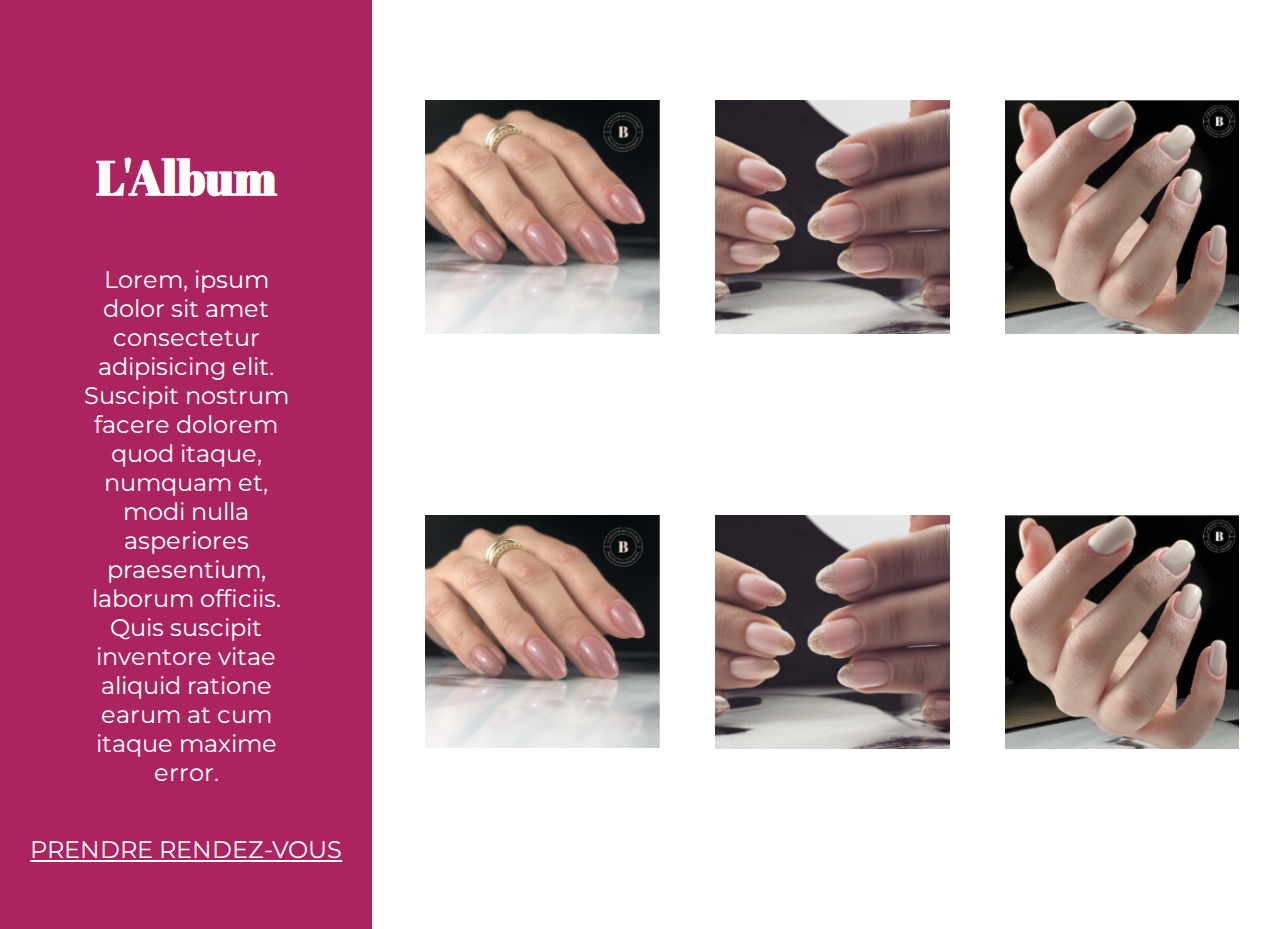
==== album.html @ f68bc471 "page album ok" ====
<!DOCTYPE html>
<html lang="fr">
<head>
    <meta charset="UTF-8">
    <meta http-equiv="X-UA-Compatible" content="IE=edge">
    <meta name="viewport" content="width=device-width, initial-scale=1.0">
    <title>Le Boudoir - Album</title>

    <link rel="preconnect" href="https://fonts.googleapis.com">
    <link rel="preconnect" href="https://fonts.gstatic.com" crossorigin>
    <link href="https://fonts.googleapis.com/css2?family=Abril+Fatface&family=Josefin+Sans:wght@300;400&family=Montserrat:wght@300&display=swap" rel="stylesheet">

    <link href="css/album.css" rel="stylesheet">
</head>
<body>
    <div class="album">
        <h1>L'Album</h1>
        <p class="text-album">Lorem, ipsum dolor sit amet consectetur adipisicing elit. Suscipit nostrum facere dolorem quod itaque, numquam et, modi nulla asperiores praesentium, laborum officiis. Quis suscipit inventore vitae aliquid ratione earum at cum itaque maxime error.
        </p>
        <p class="prendre-rdv">PRENDRE RENDEZ-VOUS</p>
    </div>
    <div class="container">
        <div class="box">
            <img src="../img/clean-nails-1.png" alt="1">
        </div>
        <div class="box">
            <img src="../img/clean-nails-2.png" alt="2">
        </div>
        <div class="box">
            <img src="../img/clean-nails-3.png" alt="3">
        </div>
        <div class="box">
            <img src="../img/clean-nails-1.png" alt="1">
        </div>
        <div class="box">
            <img src="../img/clean-nails-2.png" alt="2">
        </div>
        <div class="box">
            <img src="../img/clean-nails-3.png" alt="3">
        </div>
    </div>
</body>
---- css/album.css ----
body {
    margin: 0;
    padding: 0;
    font-family: 'Montserrat', sans-serif;
    display: flex;
    flex-direction: row;
}

.album {
    width: 30%;
    height: 929px;
    display: flex;
    flex-direction: column;
    align-items: center;
    background-color: #ab245f;
}

h1 {
    font-family: 'Abril Fatface', cursive;
    color: white;
    font-size: 3rem;
    padding-top: 30%;
}

.text-album {
    width: 60%;
    font-size: 1.5rem;
    color: white;
    text-align: center;
}

.prendre-rdv {
    font-size: 1.5rem;
    color: white;
    text-decoration: underline;
}

.container {
    padding-top: 100px;
    width: 70%;
    display: flex;
    flex-wrap: wrap;
    justify-content: space-around;
    margin-left: 3%;
}

.box {
    width: 30%;
}

img {
    width: 90%;
}
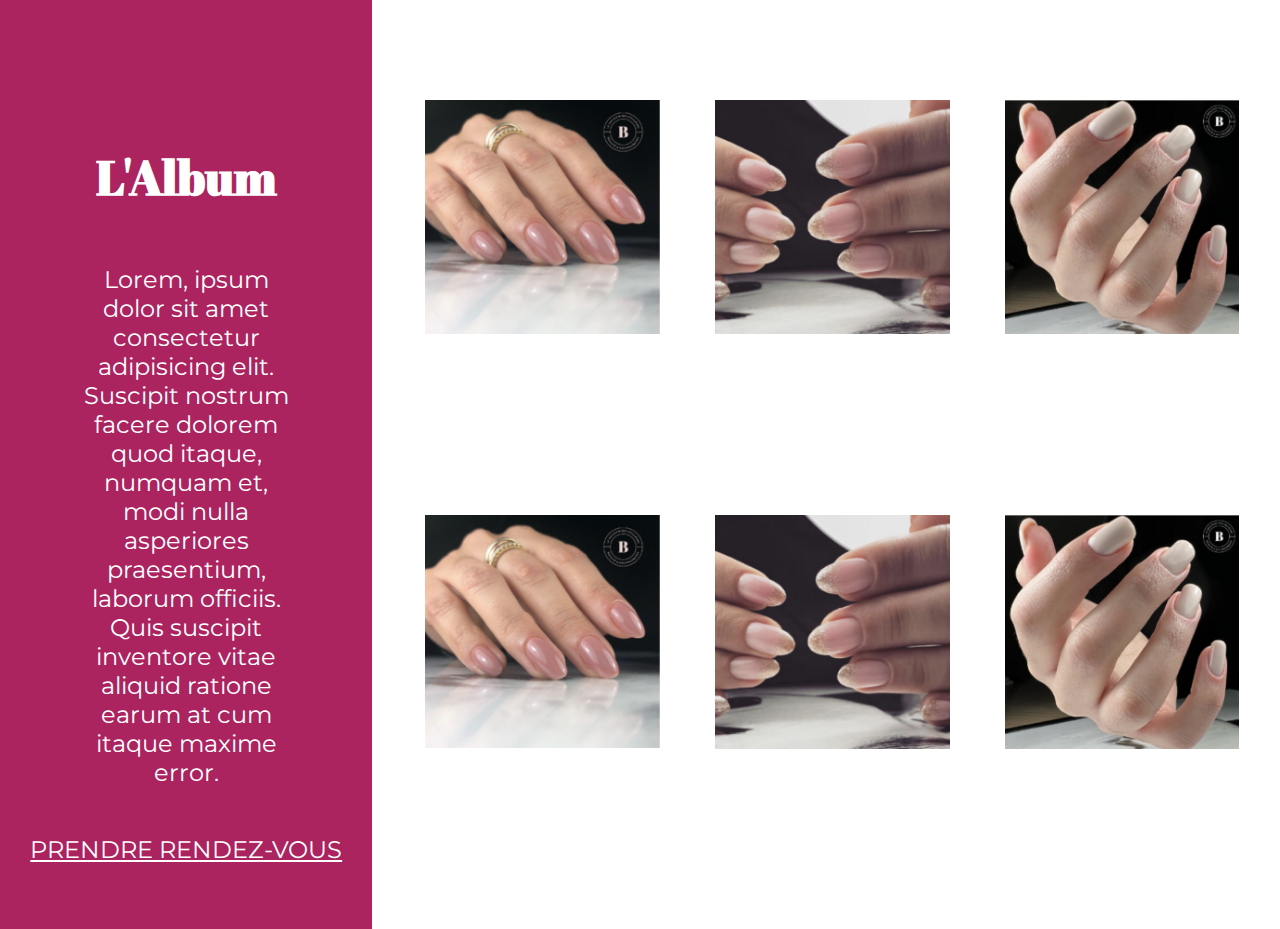
==== commit fb23f976: "ajout liens prendre rdv" ====
--- a/album.html
+++ b/album.html
@@ -17,7 +17,9 @@
         <h1>L'Album</h1>
         <p class="text-album">Lorem, ipsum dolor sit amet consectetur adipisicing elit. Suscipit nostrum facere dolorem quod itaque, numquam et, modi nulla asperiores praesentium, laborum officiis. Quis suscipit inventore vitae aliquid ratione earum at cum itaque maxime error.
         </p>
-        <p class="prendre-rdv">PRENDRE RENDEZ-VOUS</p>
+        <a href="https://www.instagram.com/le_boudoir_des_couleurs/">
+            <p class="prendre-rdv">PRENDRE RENDEZ-VOUS</p>
+        </a>
     </div>
     <div class="container">
         <div class="box">
